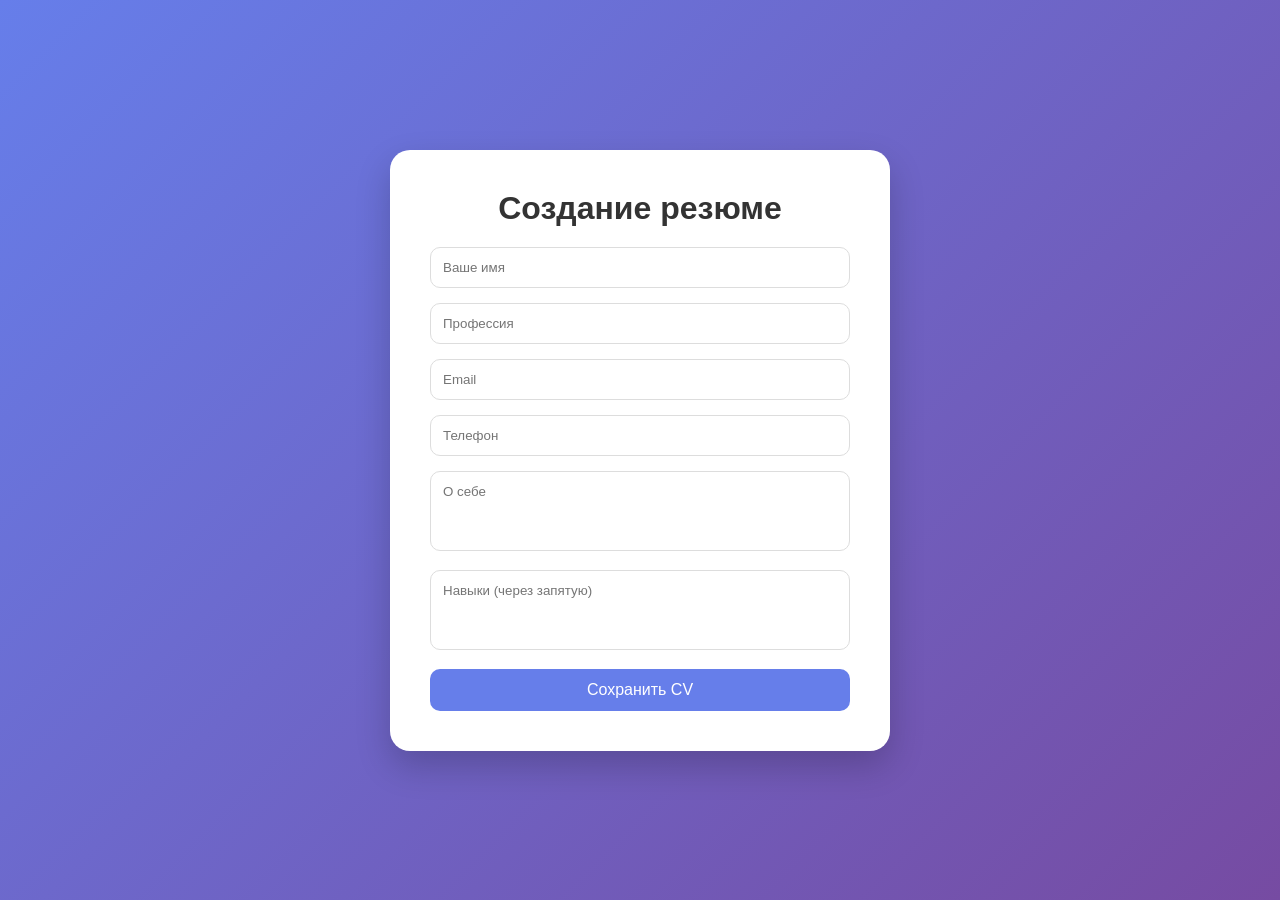
==== index.html @ 0cc3766e "cv" ====
<!DOCTYPE html>
<html lang="ru">
<head>
    <meta charset="UTF-8">
    <title>Создать CV</title>
    <link rel="stylesheet" href="style.css">
</head>
<body>

<div class="container">
    <h1>Создание резюме</h1>

    <form id="cvForm">
        <input type="text" id="name" placeholder="Ваше имя" required>
        <input type="text" id="profession" placeholder="Профессия" required>
        <input type="email" id="email" placeholder="Email" required>
        <input type="text" id="phone" placeholder="Телефон" required>
        
        <textarea id="about" placeholder="О себе" required></textarea>
        <textarea id="skills" placeholder="Навыки (через запятую)" required></textarea>

        <button type="submit">Сохранить CV</button>
    </form>
</div>

<script src="script.js"></script>
</body>
</html>
---- style.css ----
* {
    margin: 0;
    padding: 0;
    box-sizing: border-box;
    font-family: 'Segoe UI', sans-serif;
}

body {
    background: linear-gradient(135deg, #667eea, #764ba2);
    min-height: 100vh;
    display: flex;
    justify-content: center;
    align-items: center;
}

.container, .cv-container {
    background: white;
    padding: 40px;
    width: 500px;
    border-radius: 20px;
    box-shadow: 0 15px 35px rgba(0,0,0,0.2);
}

h1 {
    text-align: center;
    margin-bottom: 20px;
    color: #333;
}

form input, form textarea {
    width: 100%;
    padding: 12px;
    margin-bottom: 15px;
    border-radius: 10px;
    border: 1px solid #ddd;
    transition: 0.3s;
}

form input:focus, form textarea:focus {
    border-color: #667eea;
    outline: none;
}

textarea {
    resize: none;
    height: 80px;
}

button {
    width: 100%;
    padding: 12px;
    border: none;
    border-radius: 10px;
    background: #667eea;
    color: white;
    font-size: 16px;
    cursor: pointer;
    transition: 0.3s;
}

button:hover {
    background: #5a67d8;
}

.cv-header {
    text-align: center;
    margin-bottom: 20px;
}

.cv-header h2 {
    color: #667eea;
    font-weight: normal;
}

.cv-section {
    margin-bottom: 20px;
}

.cv-section h3 {
    margin-bottom: 10px;
    color: #444;
}

ul {
    list-style: none;
}

ul li {
    background: #f3f4f6;
    padding: 8px;
    border-radius: 8px;
    margin-bottom: 5px;
}

.back-btn {
    display: block;
    text-align: center;
    text-decoration: none;
    background: #764ba2;
    color: white;
    padding: 10px;
    border-radius: 10px;
    margin-top: 15px;
    transition: 0.3s;
}

.back-btn:hover {
    background: #5b3c91;
}
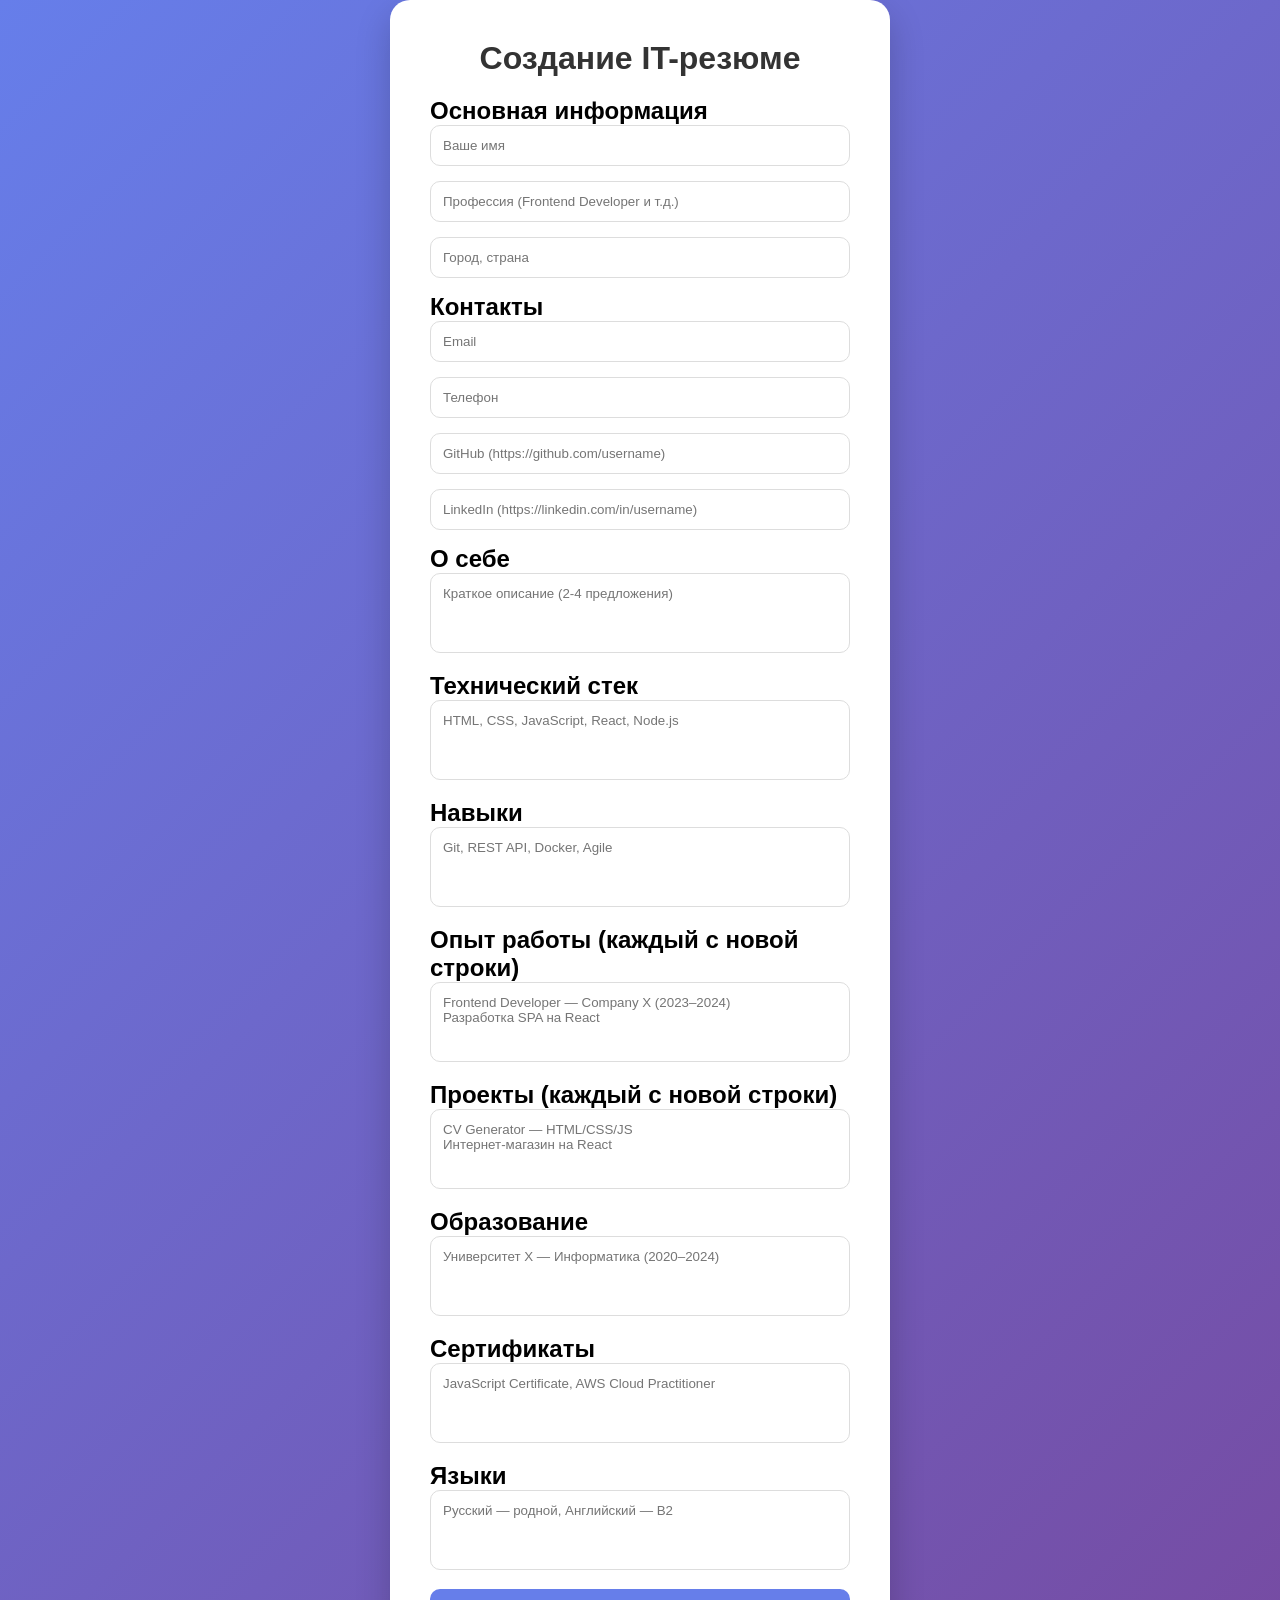
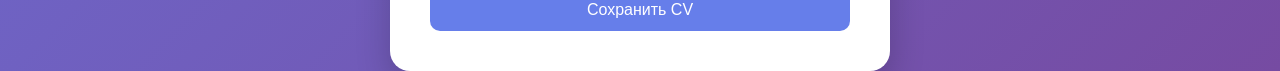
==== commit ccb0a8c3: "Add files via upload" ====
--- a/index.html
+++ b/index.html
@@ -2,24 +2,53 @@
 <html lang="ru">
 <head>
     <meta charset="UTF-8">
-    <title>Создать CV</title>
+    <title>Создать IT CV</title>
     <link rel="stylesheet" href="style.css">
 </head>
 <body>
 
 <div class="container">
-    <h1>Создание резюме</h1>
+    <h1>Создание IT-резюме</h1>
 
     <form id="cvForm">
+
+        <h2>Основная информация</h2>
         <input type="text" id="name" placeholder="Ваше имя" required>
-        <input type="text" id="profession" placeholder="Профессия" required>
+        <input type="text" id="profession" placeholder="Профессия (Frontend Developer и т.д.)" required>
+        <input type="text" id="location" placeholder="Город, страна">
+
+        <h2>Контакты</h2>
         <input type="email" id="email" placeholder="Email" required>
-        <input type="text" id="phone" placeholder="Телефон" required>
-        
-        <textarea id="about" placeholder="О себе" required></textarea>
-        <textarea id="skills" placeholder="Навыки (через запятую)" required></textarea>
+        <input type="text" id="phone" placeholder="Телефон">
+        <input type="url" id="github" placeholder="GitHub (https://github.com/username)">
+        <input type="url" id="linkedin" placeholder="LinkedIn (https://linkedin.com/in/username)">
+
+        <h2>О себе</h2>
+        <textarea id="about" placeholder="Краткое описание (2-4 предложения)" required></textarea>
+
+        <h2>Технический стек</h2>
+        <textarea id="techStack" placeholder="HTML, CSS, JavaScript, React, Node.js"></textarea>
+
+        <h2>Навыки</h2>
+        <textarea id="skills" placeholder="Git, REST API, Docker, Agile"></textarea>
+
+        <h2>Опыт работы (каждый с новой строки)</h2>
+        <textarea id="experience" placeholder="Frontend Developer — Company X (2023–2024)&#10;Разработка SPA на React"></textarea>
+
+        <h2>Проекты (каждый с новой строки)</h2>
+        <textarea id="projects" placeholder="CV Generator — HTML/CSS/JS&#10;Интернет-магазин на React"></textarea>
+
+        <h2>Образование</h2>
+        <textarea id="education" placeholder="Университет X — Информатика (2020–2024)"></textarea>
+
+        <h2>Сертификаты</h2>
+        <textarea id="certificates" placeholder="JavaScript Certificate, AWS Cloud Practitioner"></textarea>
+
+        <h2>Языки</h2>
+        <textarea id="languages" placeholder="Русский — родной, Английский — B2"></textarea>
 
         <button type="submit">Сохранить CV</button>
+
     </form>
 </div>
 
